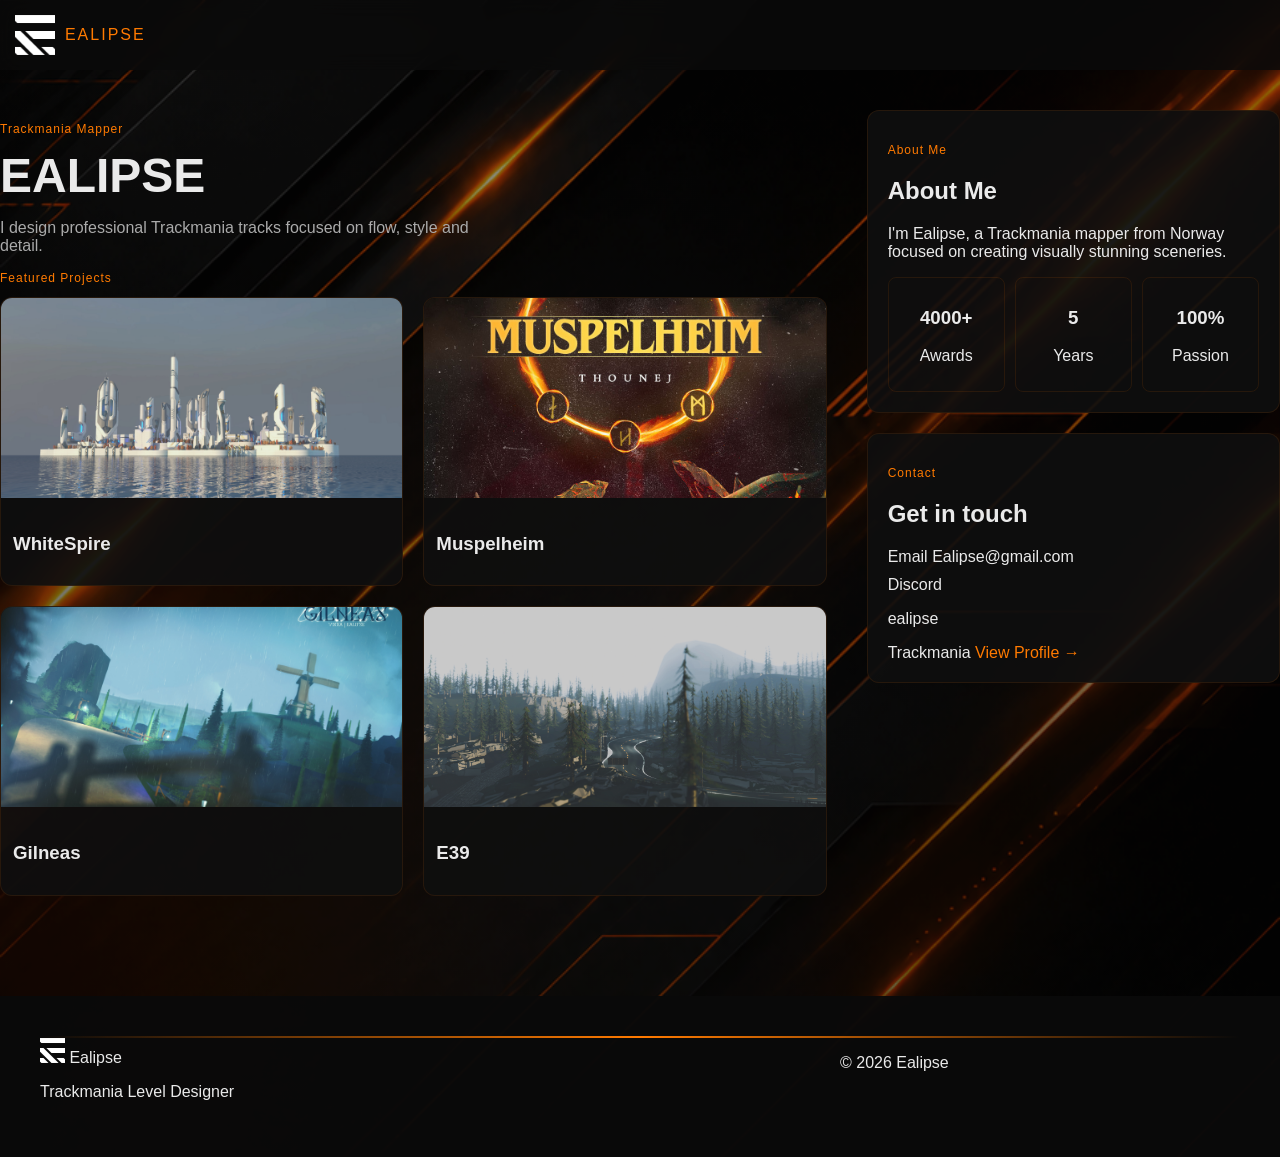
==== index.html @ b2282cc1 "Add files via upload" ====
<!DOCTYPE html>
<html lang="no">
<head>
<meta charset="UTF-8">
<meta name="viewport" content="width=device-width, initial-scale=1.0">
<title>Ealipse</title>
<link rel="stylesheet" href="style.css">
</head>

<body>

<!-- NAVBAR -->
<nav class="navbar">
  <div class="nav-container">
    <div class="logo-wrap">
      <img src="images/White.png" class="logo">
      <span class="nav-text">EALIPSE</span>
    </div>
  </div>
</nav>

<div class="bg-image">
  <img src="images/Background1.png">
</div>


<!-- MAIN LAYOUT -->
<div class="layout">

  <!-- LEFT -->
  <main class="main">

    <!-- HERO -->
    <section class="hero">
      <p class="label">Trackmania Mapper</p>
      <h1>EALIPSE</h1>
      <p class="hero-desc">
        I design professional Trackmania tracks focused on flow, style and detail.
      </p>

    </section>

    <!-- MAPS -->
    <section class="section">
      <p class="label">Featured Projects</p>

      <div class="grid"></div>
    </section>

  </main>

  <!-- RIGHT -->
  <aside class="sidebar">

    <!-- ABOUT -->
    <div class="panel">
      <p class="label">About Me</p>
      <h2>About Me</h2>

      <p>
        I'm Ealipse, a Trackmania mapper from Norway focused on creating visually stunning sceneries.
      </p>

      <div class="stats">
        <div class="stat"><h3>4000+</h3><p>Awards</p></div>
        <div class="stat"><h3>5</h3><p>Years</p></div>
        <div class="stat"><h3>100%</h3><p>Passion</p></div>
      </div>
    </div>

    <!-- CONTACT -->
    <div class="panel">
      <p class="label">Contact</p>
      <h2>Get in touch</h2>

      <div class="contact-item">
        <span>Email</span>
        <a href="mailto:Ealipse@gmail.com">Ealipse@gmail.com</a>
      </div>

      <div class="contact-item">
        <span>Discord</span>    <p>ealipse</p>
      </div>

      <div class="contact-item">
        <span>Trackmania</span>
        <a href="https://trackmania.exchange/usershow/41068" class="link">View Profile →</a>
      </div>
    </div>

  </aside>

</div>

<!-- FOOTER -->
<footer class="footer">
  <div class="footer-glow"></div>

  <div class="footer-container">

    <div class="footer-left">
      <div class="footer-brand">
        <img src="images/White.png" class="footer-logo">
        <span>Ealipse</span>
      </div>
      <p>Trackmania Level Designer</p>
    </div>

    <div class="footer-center">

    </div>

    <div class="footer-right">
      <p>© 2026 Ealipse</p>
    </div>

  </div>
</footer>

<script src="maps.js"></script>
<script src="script.js"></script>

</body>
</html>
---- style.css ----
:root {
  --accent: #ff7a00;
  --bg: #0a0a0a;
  --text: #eaeaea;
}

/* GLOBAL */
body {
  margin: 0;
  font-family: 'Inter', sans-serif;
  color: var(--text);
  background: #0a0a0a;
}

/* REMOVE DEFAULT LINKS */
a {
  text-decoration: none;
  color: inherit;
}

/* Background */

.bg-image {
  position: absolute;
  top: 0;
  left: 0;
  width: 100%;
  z-index: -2;
}

.bg-image img {
  width: 100%;
  height: auto; /* viktig */
  display: block;
}

.bg-image::after {
  content: "";
  position: absolute;
  inset: 0;

  background: linear-gradient(
    rgba(0,0,0,0.3),
    rgba(0,0,0,0.85)
  );
}

body {
  position: relative;
}

.bg-image {
  opacity: 0.8;
}

html, body {
  margin: 0;
  padding: 0;
  height: auto;
  overflow-x: hidden;
}

body {
  display: flex;
  flex-direction: column;
}

.layout {
  flex: 1;
}

.bg-image {
  position: fixed; /* ikke absolute */
  top: 0;
  left: 0;
  width: 100%;
  z-index: -2;
}

.bg-image img {
  width: 100%;
  height: auto;
}


/* NAVBAR */
.navbar {
  padding: 15px;
  background: rgba(10,10,10,0.8);
  backdrop-filter: blur(10px);
}

.logo-wrap {
  display: flex;
  align-items: center;
  gap: 10px;
}

.logo {
  height: 40px;
}

.nav-text {
  font-family: 'Ethnocentric', sans-serif;
  letter-spacing: 2px;
  color: var(--accent);
}

/* LAYOUT */
.layout {
  display: grid;
  grid-template-columns: 2fr 1fr;
  gap: 40px;
  max-width: 1400px;
  margin: 40px auto;
}

/* HERO */
.hero h1 {
  font-size: 48px;
  margin: 10px 0;
  font-family: 'Ethnocentric', sans-serif;
}

.label {
  color: var(--accent);
  font-size: 12px;
  letter-spacing: 1px;
}

.hero-desc {
  max-width: 500px;
  color: #aaa;
}

/* BUTTON */
.btn {
  display: inline-block;
  margin-top: 15px;
  padding: 10px 20px;
  border: 1px solid var(--accent);
  color: var(--accent);

  box-shadow: 0 0 10px rgba(255,122,0,0.3);
  transition: 0.3s;
}

.btn:hover {
  background: rgba(255,122,0,0.15);
  box-shadow: 0 0 20px rgba(255,122,0,0.5);
}

.card-footer {
  display: flex;
  justify-content: space-between;
  align-items: center;

  padding: 10px 14px; /* lavere */
  gap: 10px;

  border-top: 1px solid rgba(255,122,0,0.08);

  background: linear-gradient(
    to top,
    rgba(10,10,10,0.9),
    rgba(10,10,10,0.6)
  );
}

.card-footer .btn {
  padding: 6px 12px;
  font-size: 12px;

  border-radius: 4px;
  letter-spacing: 0.5px;

  border: 1px solid rgba(255,122,0,0.4);

  transition: 0.25s;
}

.card-footer .btn:hover {
  background: rgba(255,122,0,0.12);

  box-shadow:
    0 0 10px rgba(255,122,0,0.4),
    0 0 20px rgba(255,122,0,0.2);
}

.card-footer:has(a:only-child) {
  justify-content: center;
}

.card-footer {
  position: relative;
}

.card-footer::before {
  content: "";
  position: absolute;
  top: 0;
  left: 20%;
  width: 60%;
  height: 1px;

  background: linear-gradient(
    90deg,
    transparent,
    rgba(255,122,0,0.6),
    transparent
  );
}


/* GRID */
.grid {
  display: grid;
  grid-template-columns: repeat(2, 1fr);
  gap: 20px;
}

/* CARD */
.card {
  background: rgba(15,15,15,0.9);
  border-radius: 12px;
  overflow: hidden;
  transition: 0.3s;
  border: 1px solid rgba(255,122,0,0.1);
}

.card:hover {
  transform: translateY(-5px);
  box-shadow: 0 0 20px rgba(255,122,0,0.3);
}

.card img {
  width: 100%;
  height: 200px;
  object-fit: cover;
}

.card-info {
  padding: 12px;
}

/* SIDEBAR */
.sidebar {
  display: flex;
  flex-direction: column;
  gap: 20px;
}

.panel {
  background: rgba(15,15,15,0.9);
  padding: 20px;
  border-radius: 12px;
  border: 1px solid rgba(255,122,0,0.1);
}

/* STATS */
.stats {
  display: flex;
  gap: 10px;
  margin-top: 15px;
}

.stat {
  flex: 1;
  text-align: center;
  border: 1px solid rgba(255,122,0,0.1);
  padding: 10px;
  border-radius: 8px;
}

/* CONTACT */
.contact-item {
  margin-top: 10px;
}

.link {
  color: var(--accent);
}

/* FOOTER */
.footer {
  margin-top: 60px;
  padding: 40px;
  background: rgba(10,10,10,0.95);
}

.footer-glow {
  height: 2px;
  background: linear-gradient(90deg, transparent, var(--accent), transparent);
}

.footer-container {
  display: grid;
  grid-template-columns: 1fr 1fr 1fr;
}

.footer-logo {
  height: 25px;
}

/* RESPONSIVE */
@media (max-width: 900px) {
  .layout {
    grid-template-columns: 1fr;
  }
}

/* OVERLAY */
body::after {
  content: "";
  position: fixed;
  inset: 0;
  background: rgba(0,0,0,0.6);
  opacity: 0;
  pointer-events: none;
  transition: 0.3s;
}

body.modal-active::after {
  opacity: 1;
  pointer-events: all;
}

/* EXPANDED CARD */
.card.active {
  position: fixed;
  top: 50%;
  left: 50%;
  transform: translate(-50%, -50%) scale(1.5);

  width: 600px;
  max-width: 90%;

  z-index: 1000;

  box-shadow:
    0 0 40px rgba(0,0,0,0.8),
    0 0 30px rgba(255,122,0,0.4);
}

.card.active .card-info {
  text-align: center;
}

.card.active .card-info h3 {
  font-size: 22px;
  letter-spacing: 1px;
}

.card-info {
  transition: 0.3s ease;
}

.card.active .card-info {
  margin-top: 10px;
}

/* FOOTER BUTTONS */
.card-footer {
  display: none;
  padding: 15px;
  justify-content: space-between;
}

.card.active .card-footer {
  display: flex;
}

/* DIM OTHER CARDS */
.card.active ~ .card {
  opacity: 0.2;
}
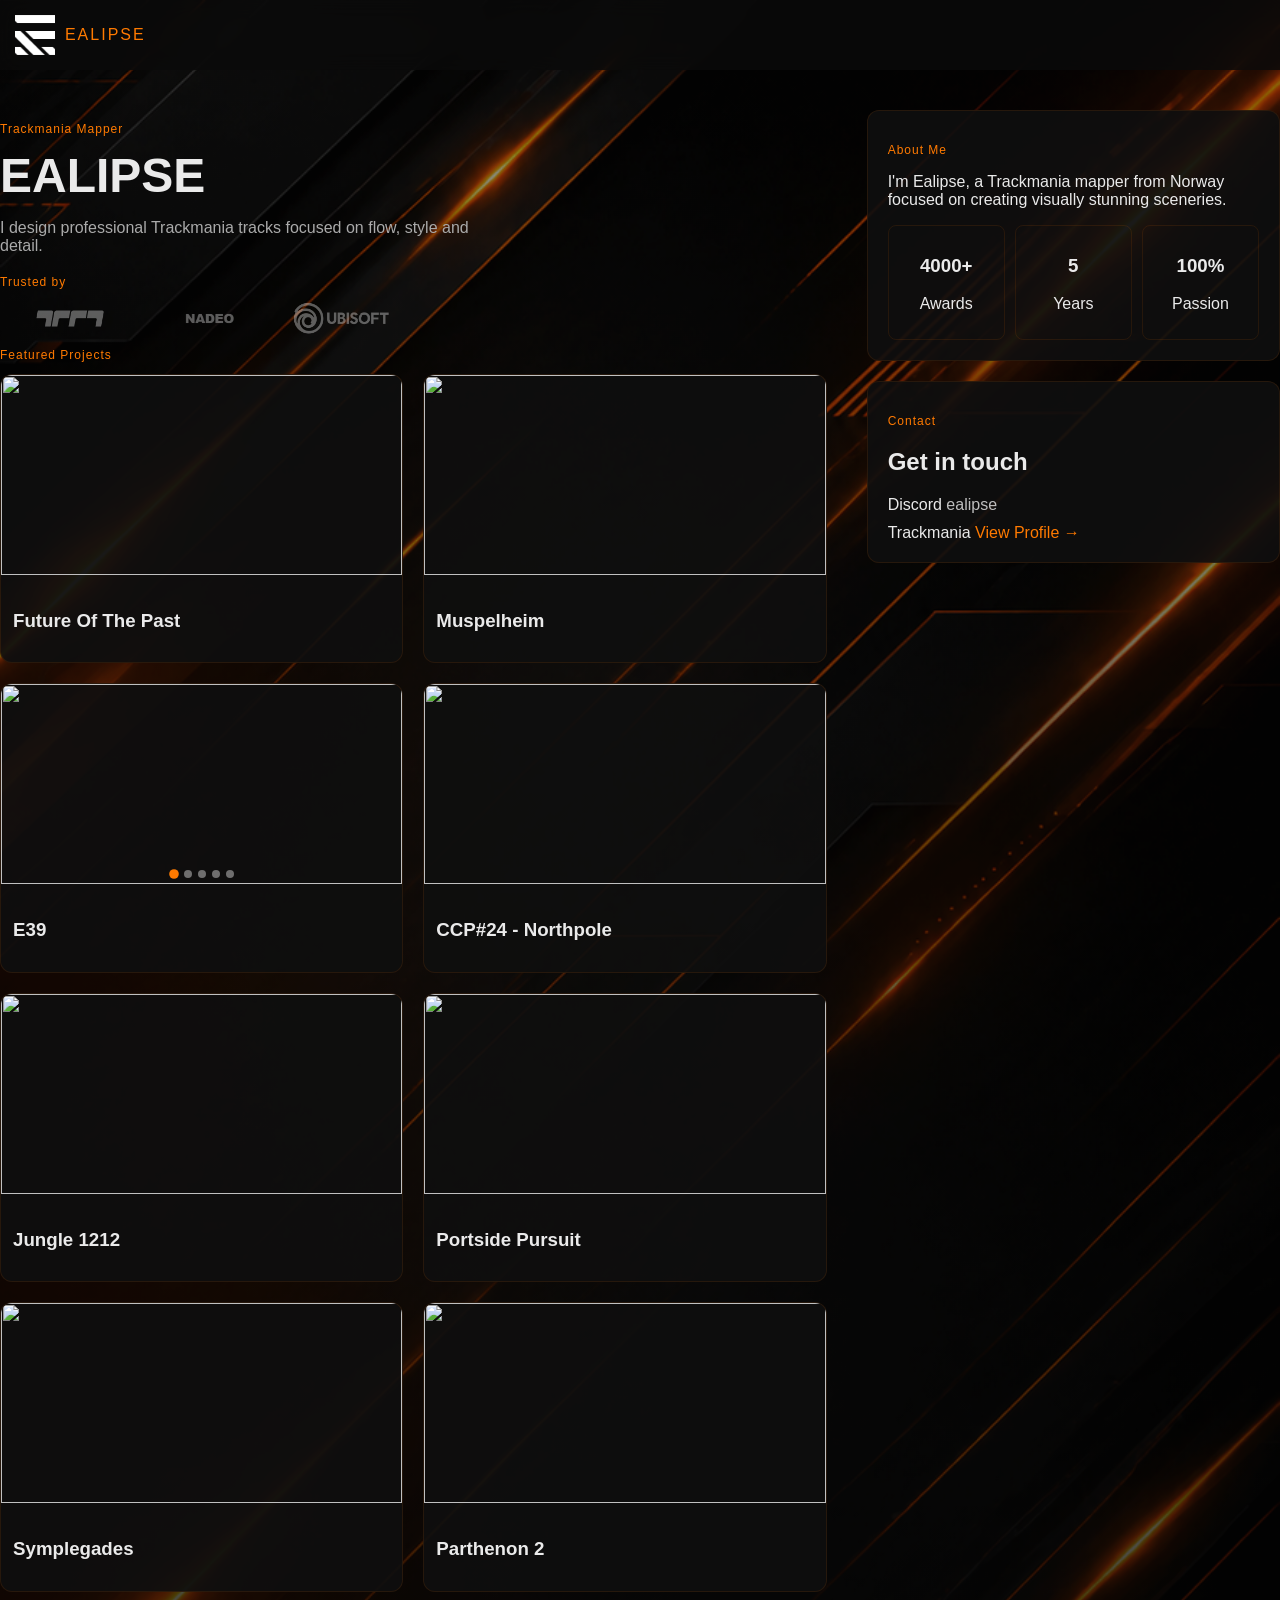
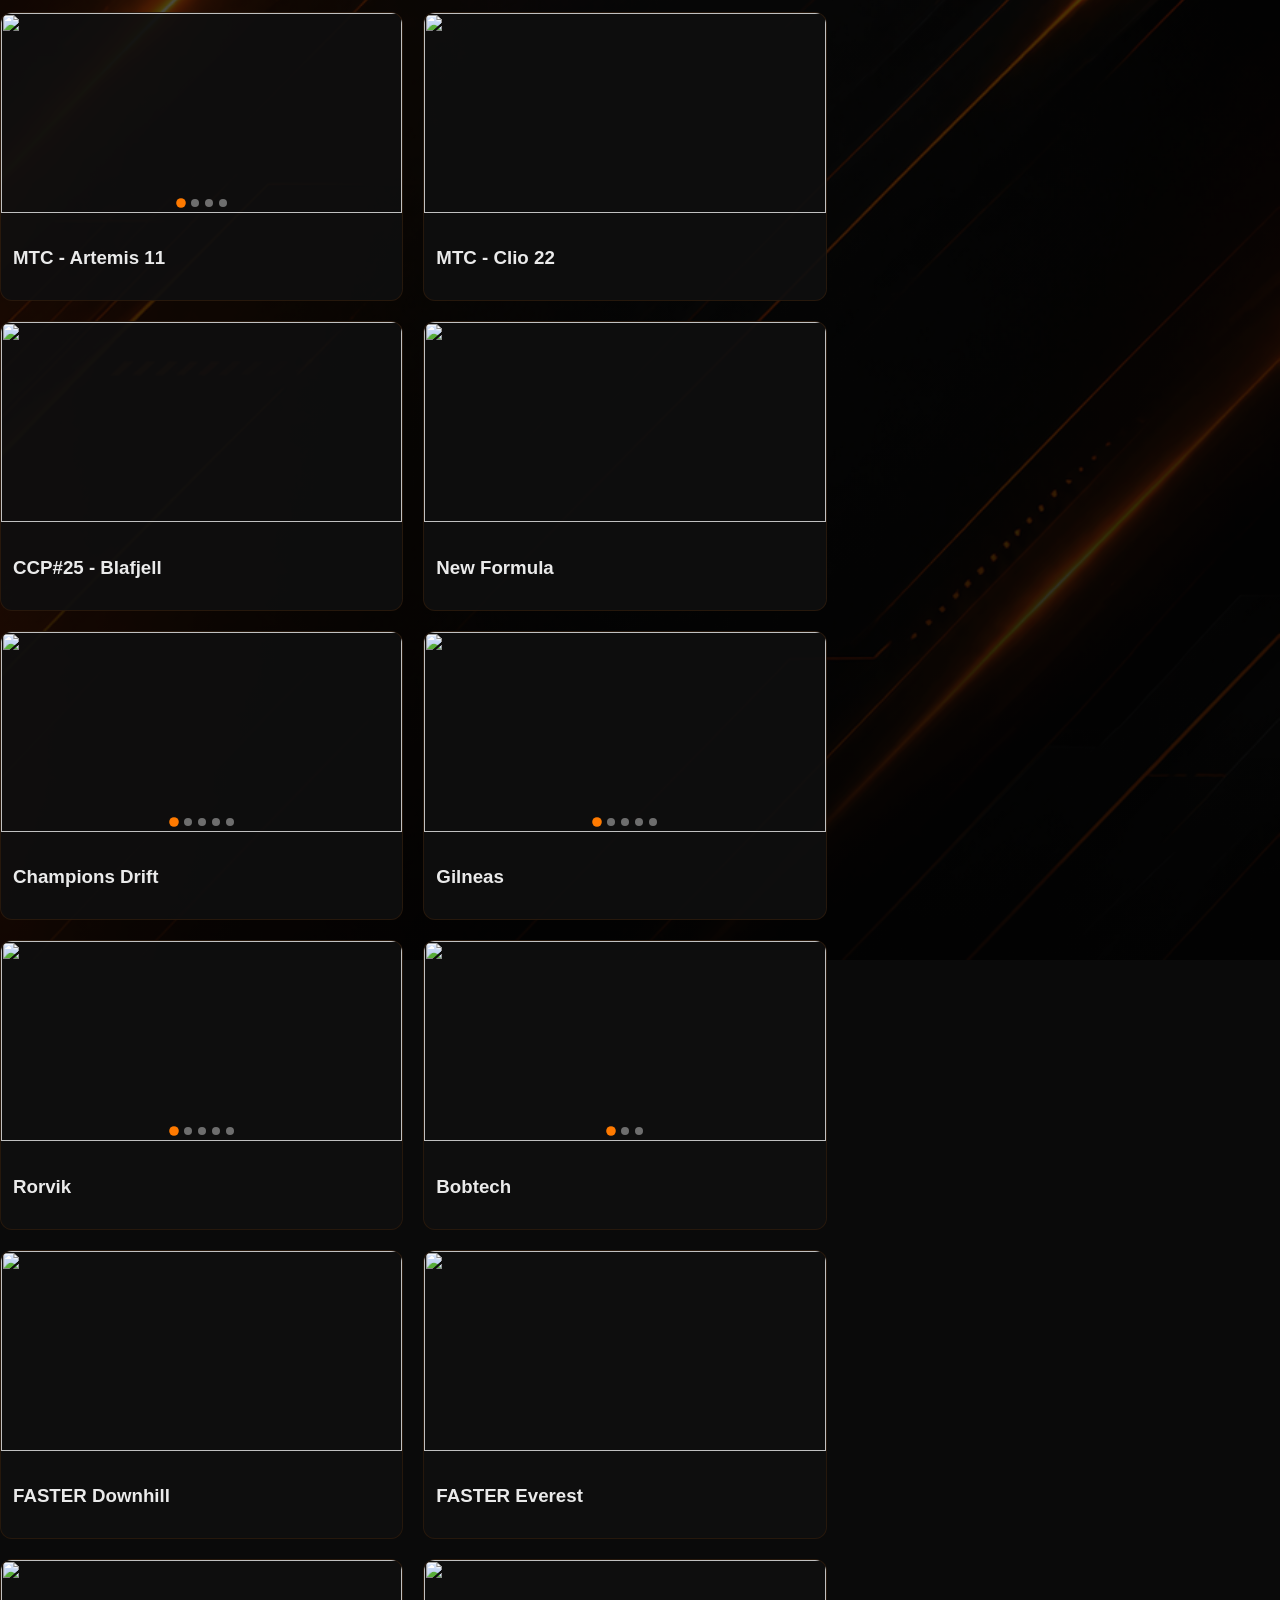
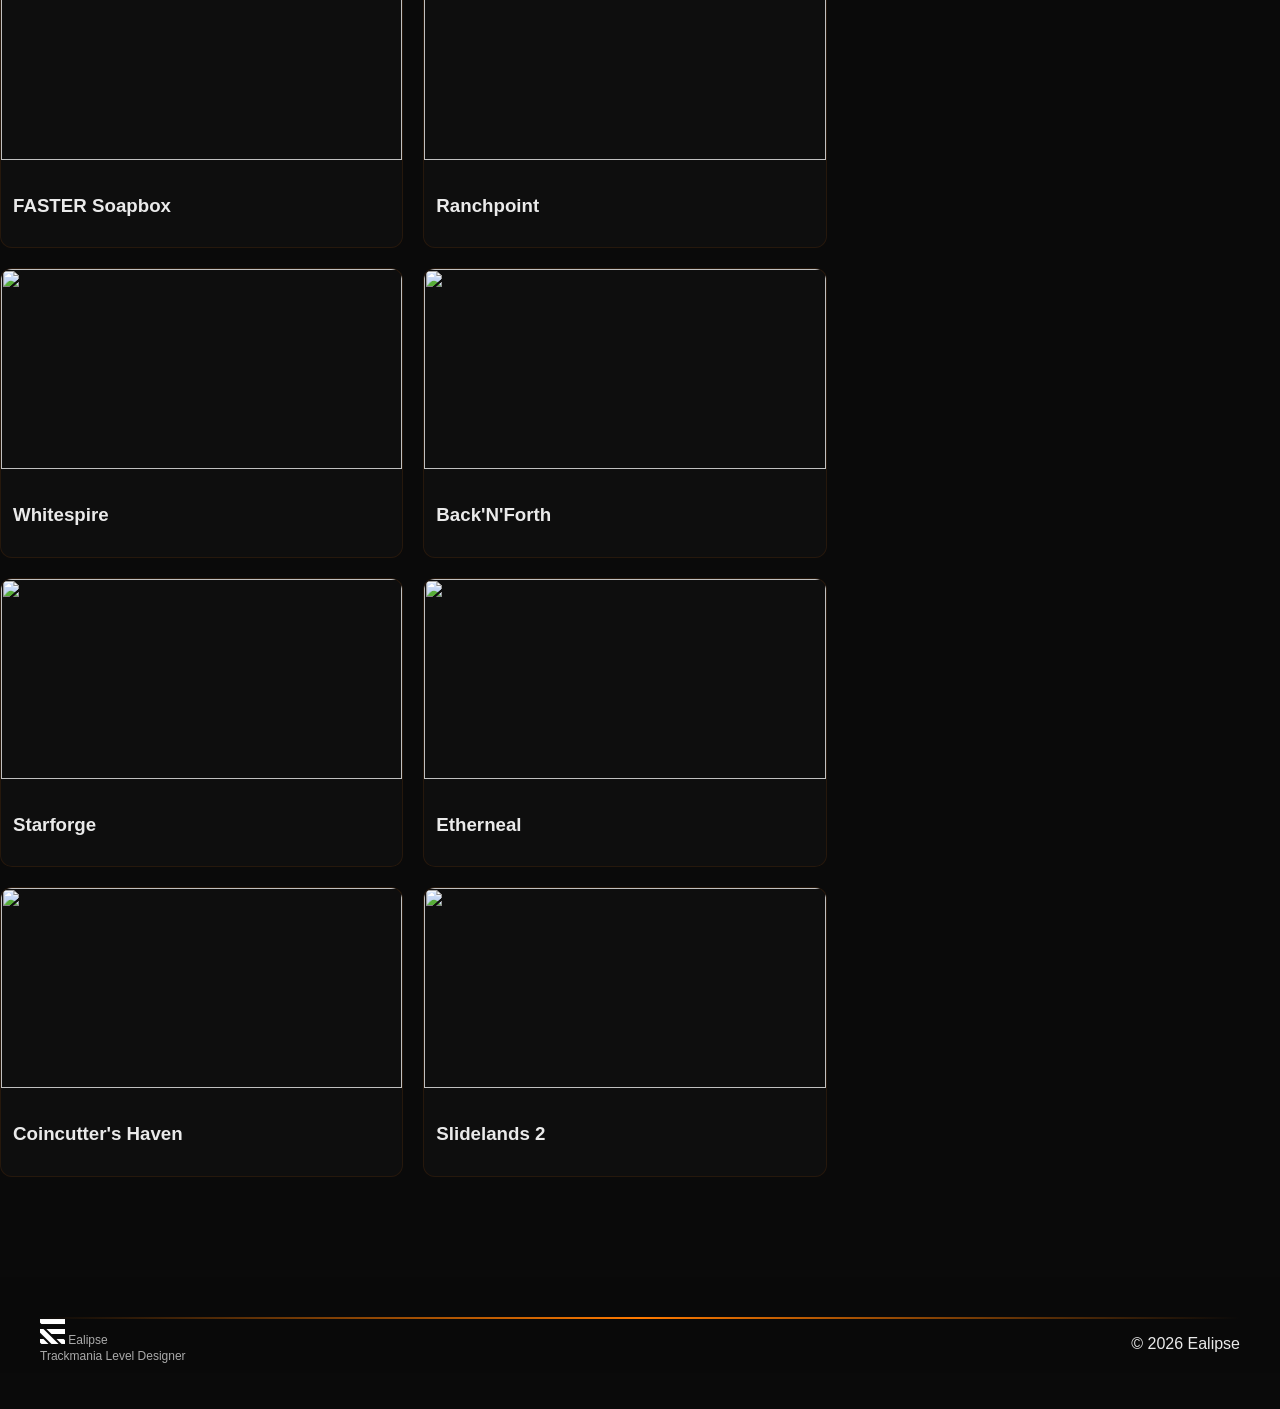
==== commit 13eed992: "update 0.0.1" ====
--- a/index.html
+++ b/index.html
@@ -39,6 +39,18 @@
       </p>
 
     </section>
+    
+      <!-- TRUSTED BY -->
+    <section class="trusted container fade-section">
+      <p class="label">Trusted by</p>
+
+      <div class="trusted-logos">
+        <img src="images/logos/TMlogo.png">
+        <img src="images/logos/Nadeologo.png">
+        <img src="images/logos/Ubisoftlogo.png">
+     </div>
+    </section>
+
 
     <!-- MAPS -->
     <section class="section">
@@ -55,7 +67,6 @@
     <!-- ABOUT -->
     <div class="panel">
       <p class="label">About Me</p>
-      <h2>About Me</h2>
 
       <p>
         I'm Ealipse, a Trackmania mapper from Norway focused on creating visually stunning sceneries.
@@ -74,17 +85,23 @@
       <h2>Get in touch</h2>
 
       <div class="contact-item">
-        <span>Email</span>
-        <a href="mailto:Ealipse@gmail.com">Ealipse@gmail.com</a>
+        <span>Discord</span>
+        <span class="copy-text" onclick="copyDiscord(this)">
+           ealipse
+         <span class="copy-icon">📋</span>
+        </span>
       </div>
 
       <div class="contact-item">
-        <span>Discord</span>    <p>ealipse</p>
-      </div>
+         <span>Trackmania</span>
 
-      <div class="contact-item">
-        <span>Trackmania</span>
-        <a href="https://trackmania.exchange/usershow/41068" class="link">View Profile →</a>
+        <a href="https://trackmania.exchange/usershow/41068" 
+          class="link copy-link" 
+          onclick="copyLink(event, this)">
+     
+          View Profile →
+          <span class="copy-icon">📋</span>
+        </a>
       </div>
     </div>
 
--- a/style.css
+++ b/style.css
@@ -133,6 +133,80 @@
   color: #aaa;
 }
 
+
+
+/* TRUSTED BY */
+.trusted {
+  margin-top: 20px;
+}
+
+.trusted-logos {
+  display: flex;
+  gap: 32px;
+}
+
+.trusted-logos img {
+  height: 35px;
+  width: auto;
+}
+
+.trusted-logos {
+  opacity: 0.35;
+}
+
+.trusted-logos img {
+  filter: grayscale(100%);
+}
+
+.trusted-logos img:hover {
+  filter: grayscale(0%);
+  opacity: 1;
+}
+
+.trusted-logos {
+  display: flex;
+  align-items: center;
+  gap: 28px;
+}
+
+
+/* Dots + Positions*/
+.card-image {
+  position: relative;
+}
+
+.card-image img {
+  width: 100%;
+  height: 200px;
+  object-fit: cover;
+}
+
+/* DOTS */
+.dots {
+  position: absolute;
+  bottom: 10px;
+  left: 50%;
+  transform: translateX(-50%);
+  display: flex;
+  gap: 6px;
+}
+
+.dot {
+  width: 8px;
+  height: 8px;
+  border-radius: 50%;
+  background: rgba(255,255,255,0.4);
+  cursor: pointer;
+  transition: 0.2s;
+}
+
+.dot.active {
+  background: var(--accent);
+  transform: scale(1.2);
+}
+
+
+
 /* BUTTON */
 .btn {
   display: inline-block;
@@ -280,6 +354,99 @@
 .link {
   color: var(--accent);
 }
+/* CONTACT - Discord Copy */
+.copy-item {
+  cursor: pointer;
+  transition: 0.2s;
+}
+
+.copy-item:hover {
+  color: var(--accent);
+}
+
+.copy-text {
+  opacity: 0.8;
+}
+
+/* gjør kun navnet interaktivt */
+.copy-text {
+  position: relative;
+  cursor: pointer;
+  display: inline-flex;
+  align-items: center;
+  gap: 6px;
+  transition: 0.2s;
+}
+
+/* hover effekt */
+.copy-text:hover {
+  color: var(--accent);
+}
+
+/* ikon (skjult som default) */
+.copy-icon {
+  font-size: 12px;
+  opacity: 0;
+  transform: translateY(2px);
+  transition: 0.2s;
+}
+
+/* vis ikon på hover */
+.copy-text:hover .copy-icon {
+  opacity: 1;
+  transform: translateY(0);
+}
+
+/* COPIED state */
+.copy-text.copied {
+  color: var(--accent);
+}
+
+/* glow animasjon */
+.copy-text.copied {
+  text-shadow:
+    0 0 6px rgba(255,122,0,0.8),
+    0 0 12px rgba(255,122,0,0.4);
+}
+
+
+/* TMX Link Copy */
+
+.copy-link {
+  position: relative;
+  display: inline-flex;
+  align-items: center;
+  gap: 6px;
+  transition: 0.2s;
+}
+
+/* hover */
+.copy-link:hover {
+  color: var(--accent);
+}
+
+/* ikon */
+.copy-link .copy-icon {
+  font-size: 12px;
+  opacity: 0;
+  transform: translateY(2px);
+  transition: 0.2s;
+}
+
+/* vis ikon på hover */
+.copy-link:hover .copy-icon {
+  opacity: 1;
+  transform: translateY(0);
+}
+
+/* copied state */
+.copy-link.copied {
+  color: var(--accent);
+  text-shadow:
+    0 0 6px rgba(255,122,0,0.8),
+    0 0 12px rgba(255,122,0,0.4);
+}
+
 
 /* FOOTER */
 .footer {
@@ -363,12 +530,52 @@
 .card-footer {
   display: none;
   padding: 15px;
-  justify-content: space-between;
+  gap: 20px;
 }
 
 .card.active .card-footer {
   display: flex;
 }
+
+/* VENSTRE (info) */
+.footer-left {
+  flex: 2;
+  font-size: 12px;
+  color: #aaa;
+}
+
+.footer-left p {
+  margin: 2px 0;
+}
+
+/* HØYRE (knapper) */
+.footer-right {
+  flex: 1;
+  display: flex;
+  flex-direction: column;
+  align-items: flex-end;
+  gap: 10px;
+}
+
+.footer-right .btn {
+  width: 100%;
+  text-align: center;
+}
+
+.footer-left {
+  max-height: 100px;
+  overflow: hidden;
+}
+
+.card.active .dot {
+  width: 6px;
+  height: 6px;
+}
+
+.card-image img {
+  transition: opacity 0.2s ease;
+}
+
 
 /* DIM OTHER CARDS */
 .card.active ~ .card {
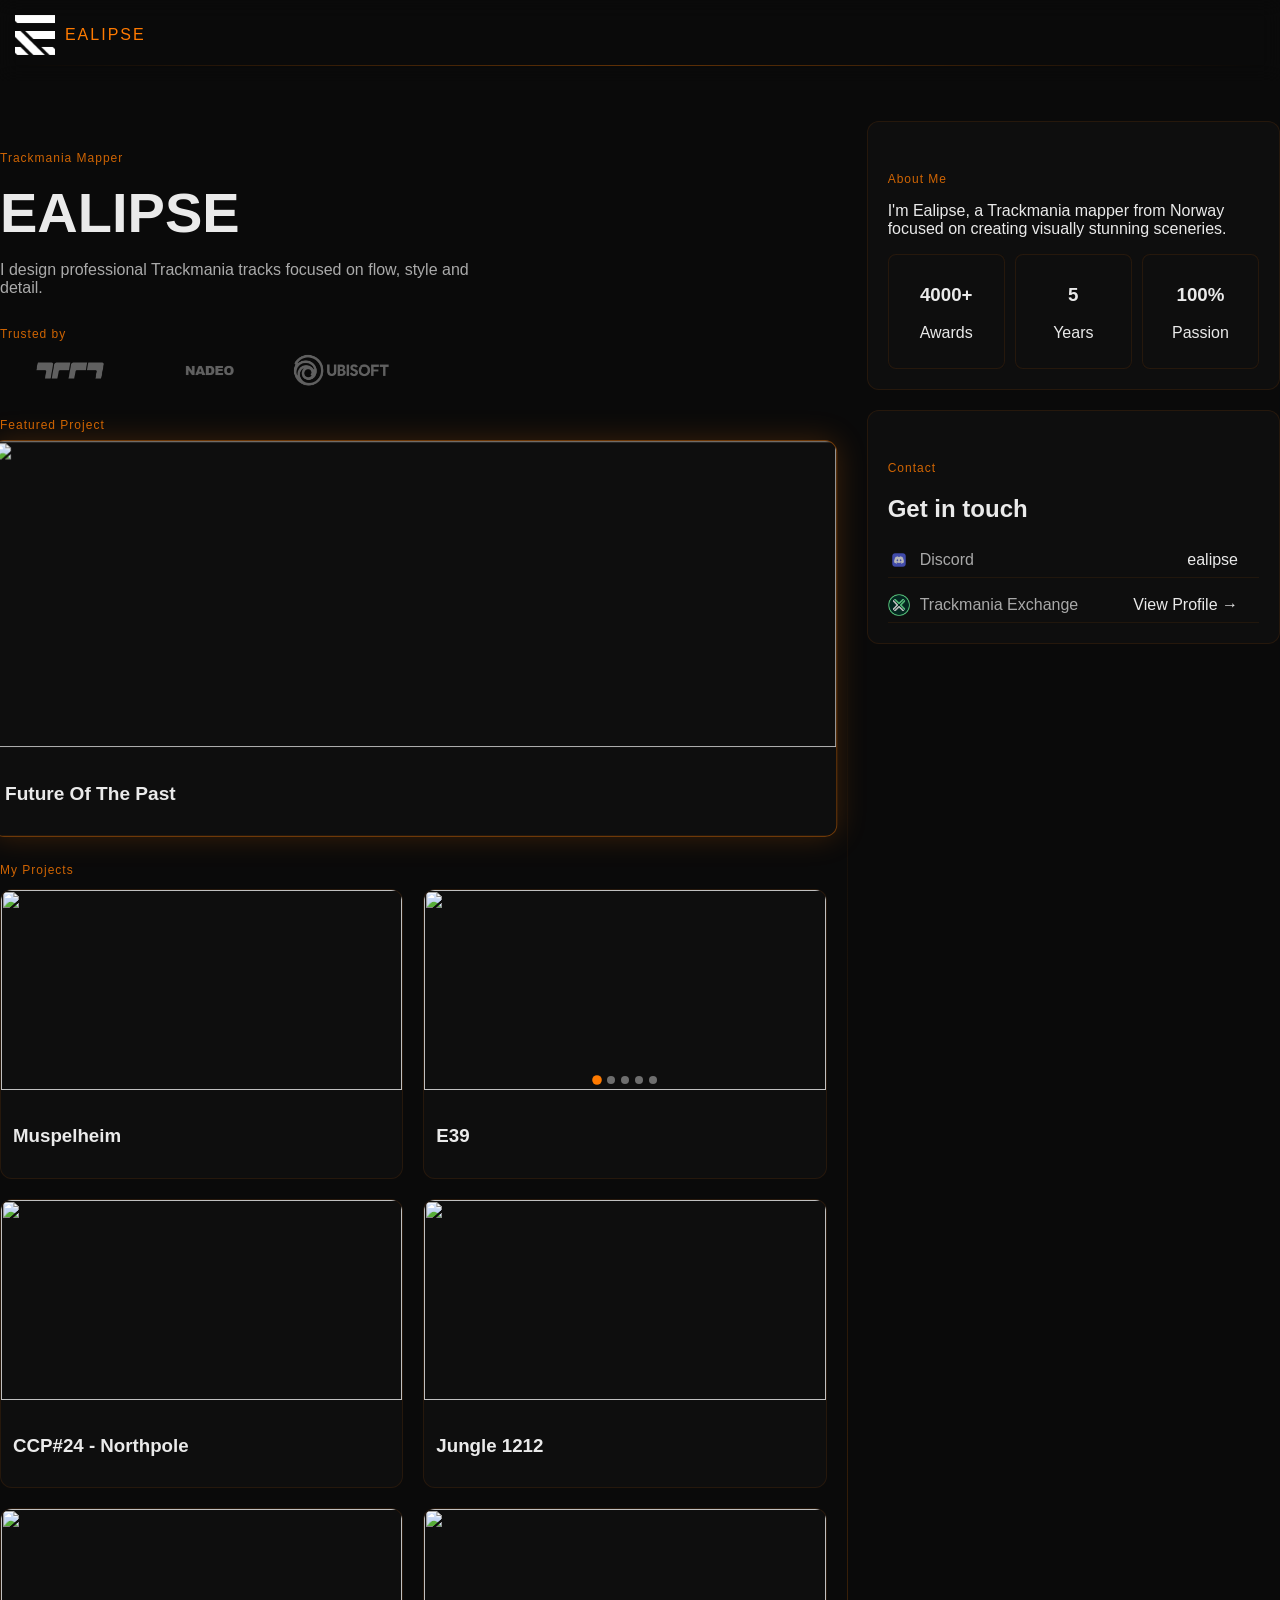
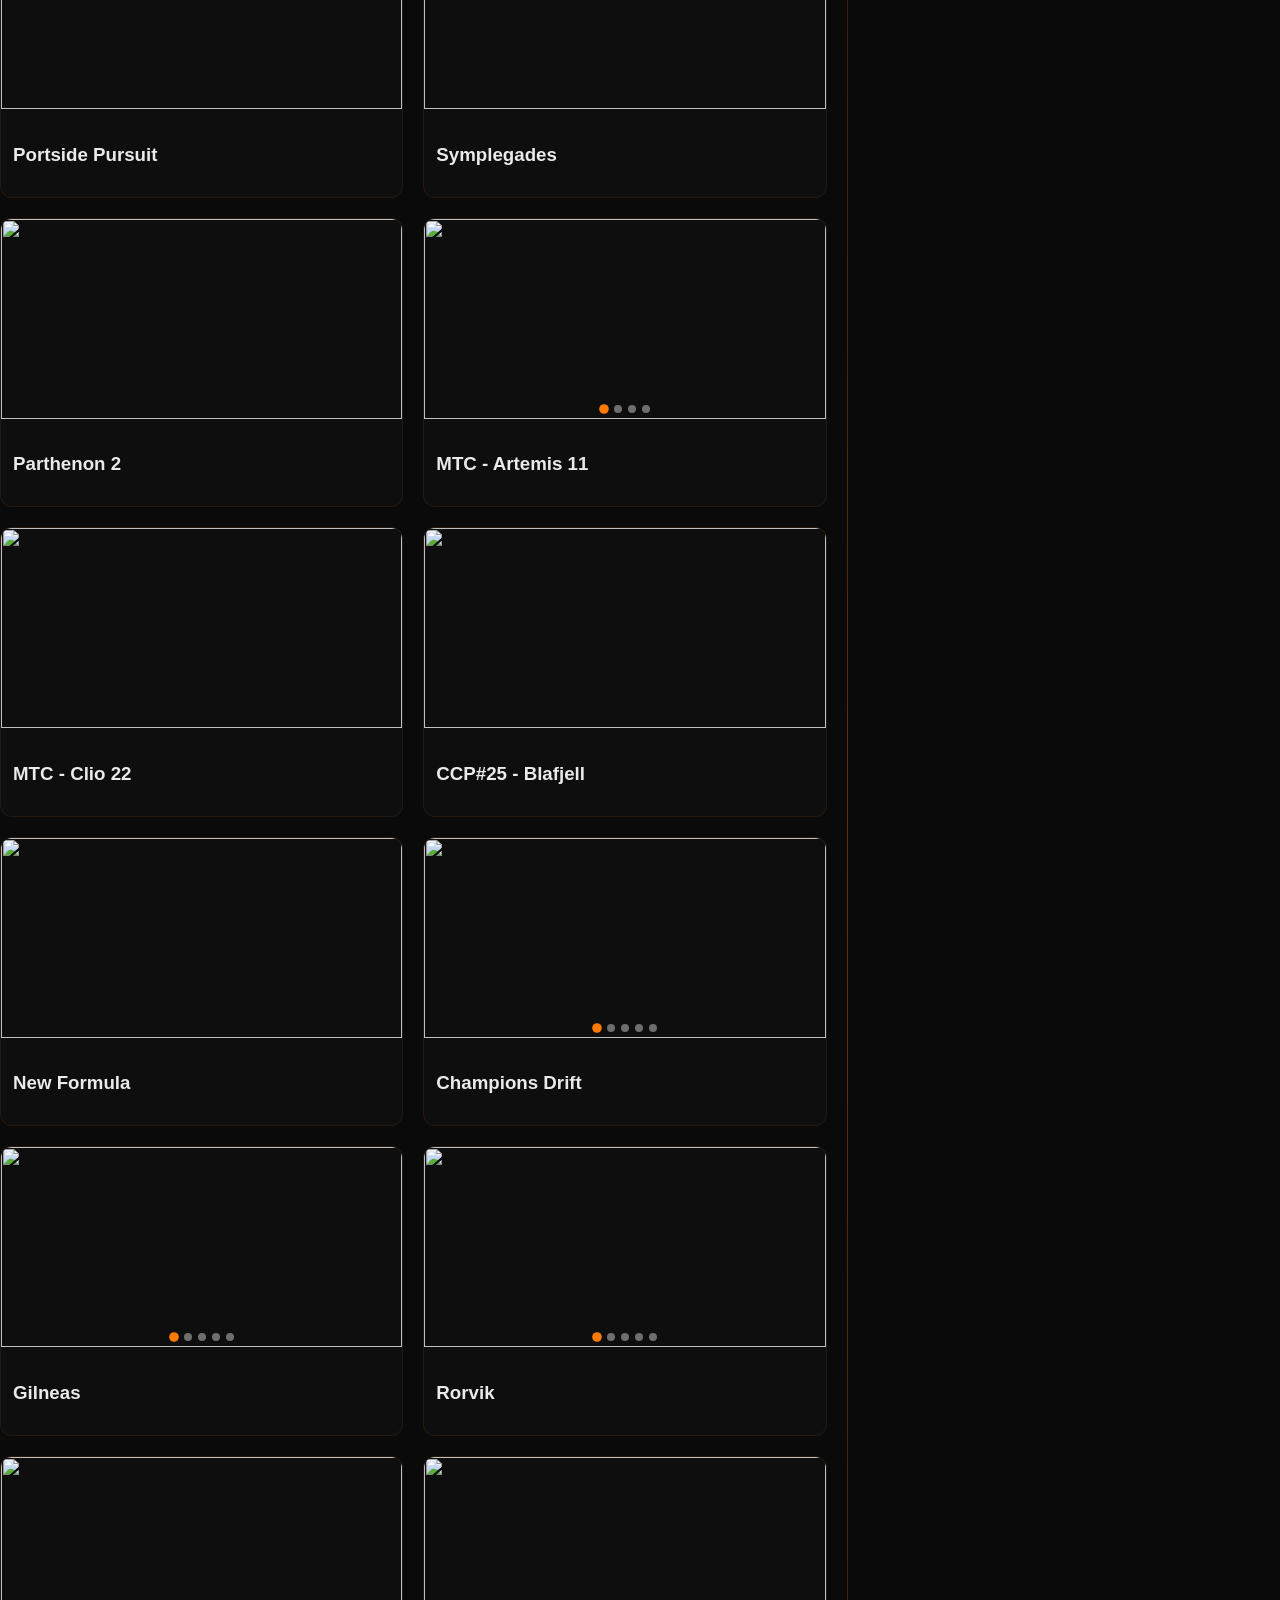
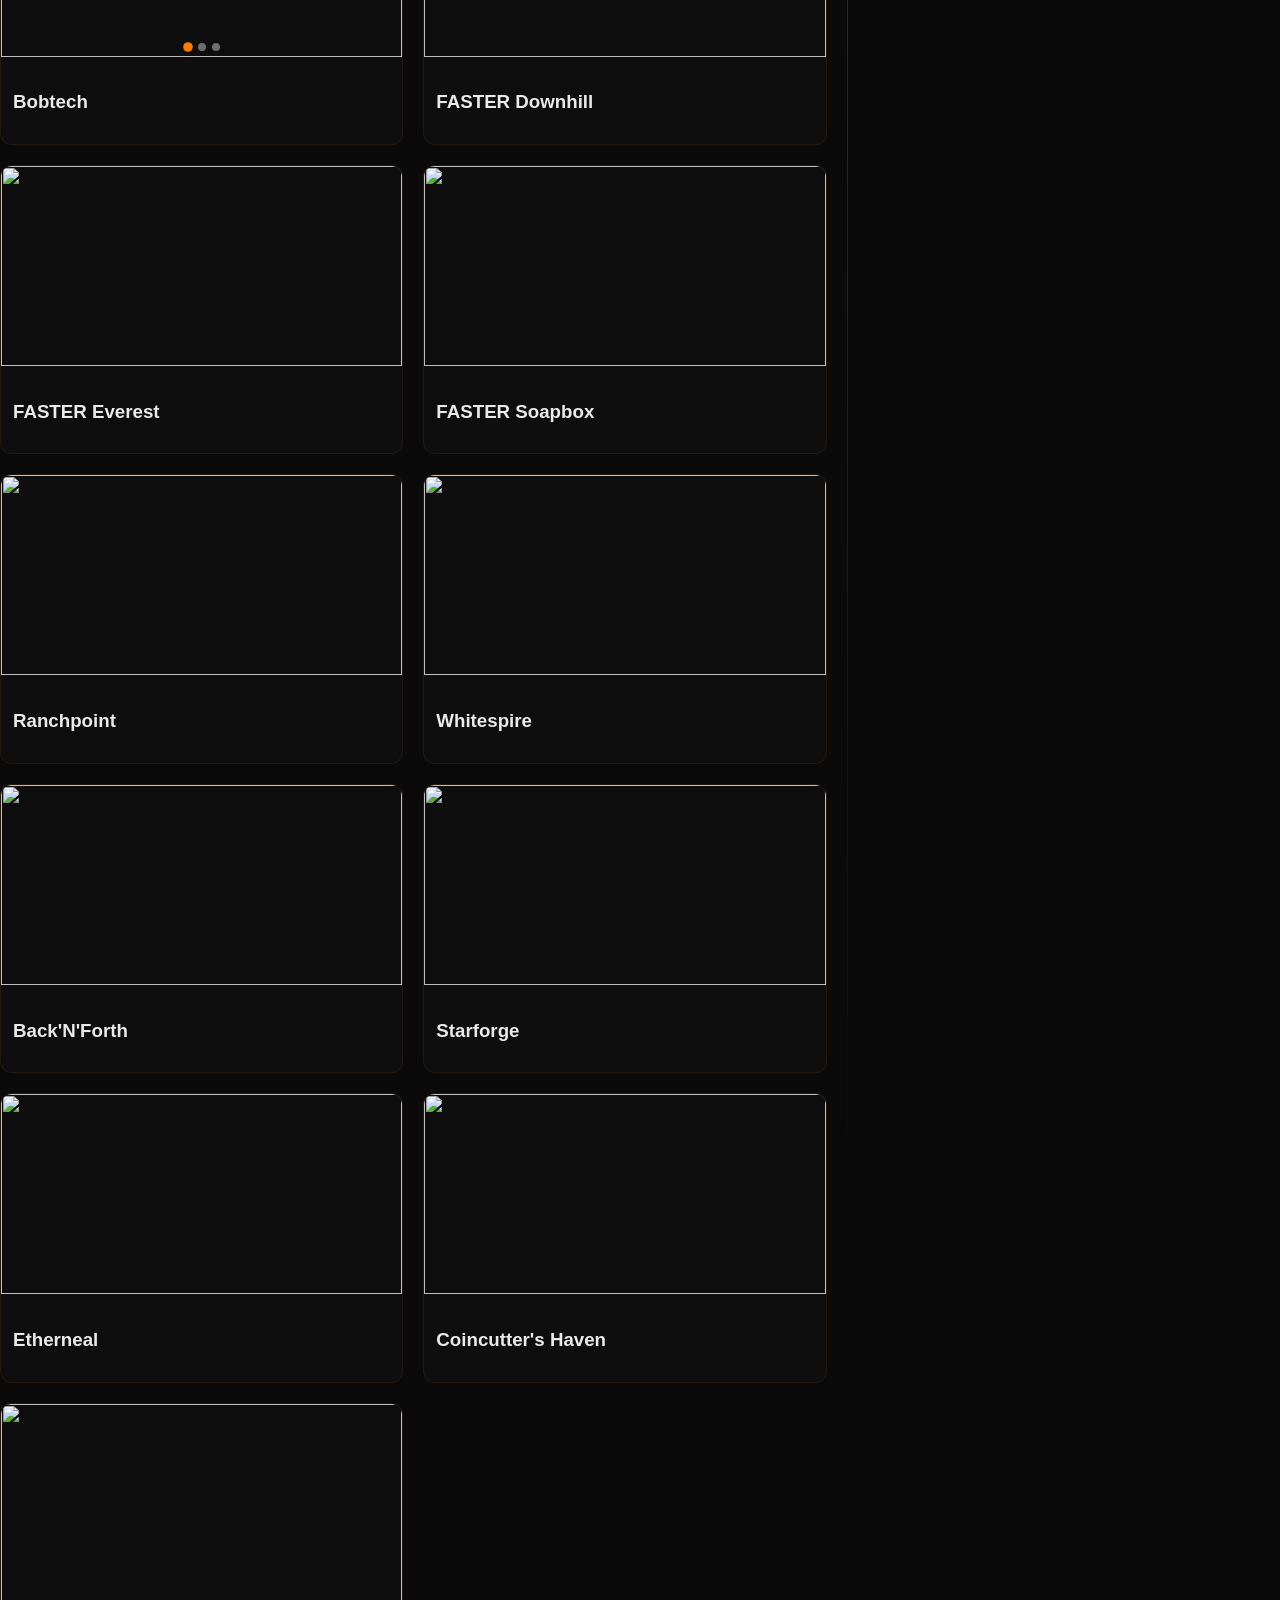
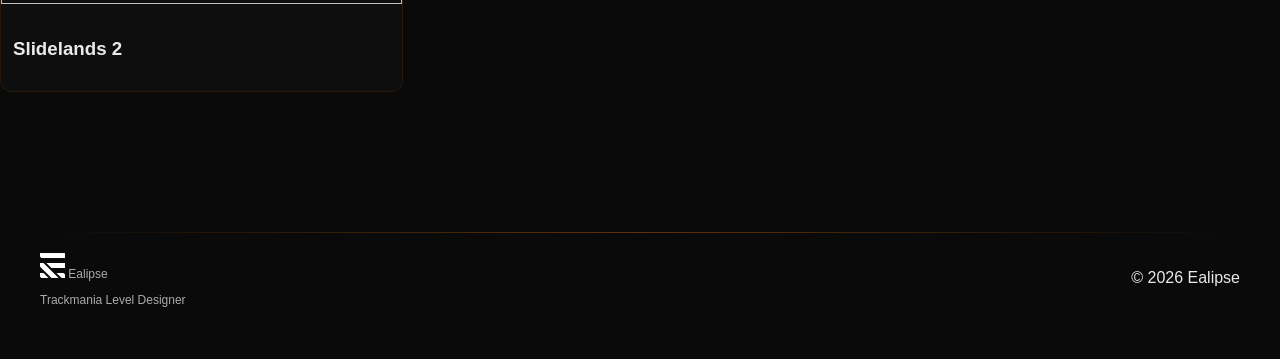
==== commit fc2a9aef: "Update 0.0.2" ====
--- a/index.html
+++ b/index.html
@@ -51,13 +51,18 @@
      </div>
     </section>
 
+    <!-- FEATURED PROJECT -->
+    <section class="section">
+      <p class="label">Featured Project</p>
+      <div class="featured"></div>
+    </section>
 
-    <!-- MAPS -->
+    <!-- MY PROJECTS -->
     <section class="section">
-      <p class="label">Featured Projects</p>
+      <p class="label">My Projects</p>
+     <div class="grid"></div>
+    </section>
 
-      <div class="grid"></div>
-    </section>
 
   </main>
 
@@ -85,25 +90,32 @@
       <h2>Get in touch</h2>
 
       <div class="contact-item">
-        <span>Discord</span>
+        <div class="contact-left">
+          <img src="images/icons/discord.png" class="contact-icon">
+          <span>Discord</span>
+       </div>
+
         <span class="copy-text" onclick="copyDiscord(this)">
-           ealipse
+          ealipse
          <span class="copy-icon">📋</span>
         </span>
       </div>
 
       <div class="contact-item">
-         <span>Trackmania</span>
+       <div class="contact-left">
+         <img src="images/icons/tmx.png" class="contact-icon">
+         <span>Trackmania Exchange</span>
+        </div>
 
-        <a href="https://trackmania.exchange/usershow/41068" 
-          class="link copy-link" 
-          onclick="copyLink(event, this)">
-     
-          View Profile →
-          <span class="copy-icon">📋</span>
-        </a>
+       <a href="https://trackmania.exchange/usershow/41068"
+          class="link copy-link"
+           onclick="copyLink(event, this)">
+         View Profile →
+         <span class="copy-icon">📋</span>
+       </a>
       </div>
     </div>
+    
 
   </aside>
 
--- a/style.css
+++ b/style.css
@@ -1,89 +1,70 @@
+/* =========================
+   VARIABLES
+========================= */
+
 :root {
   --accent: #ff7a00;
   --bg: #0a0a0a;
   --text: #eaeaea;
 }
 
-/* GLOBAL */
-body {
+
+/* =========================
+   GLOBAL
+========================= */
+
+html, body {
   margin: 0;
+  padding: 0;
+  overflow-x: hidden;
   font-family: 'Inter', sans-serif;
   color: var(--text);
-  background: #0a0a0a;
-}
-
-/* REMOVE DEFAULT LINKS */
+  background: var(--bg);
+}
+
+body {
+  display: flex;
+  flex-direction: column;
+  position: relative;
+}
+
 a {
   text-decoration: none;
   color: inherit;
 }
 
-/* Background */
+
+/* =========================
+   BACKGROUND
+========================= */
 
 .bg-image {
-  position: absolute;
-  top: 0;
-  left: 0;
-  width: 100%;
+  position: fixed;
+  inset: 0;
   z-index: -2;
+  overflow: hidden;
 }
 
 .bg-image img {
   width: 100%;
-  height: auto; /* viktig */
-  display: block;
+  height: 100%;
+  object-fit: cover; /* 🔥 viktig */
 }
 
 .bg-image::after {
   content: "";
   position: absolute;
   inset: 0;
-
   background: linear-gradient(
     rgba(0,0,0,0.3),
     rgba(0,0,0,0.85)
   );
 }
 
-body {
-  position: relative;
-}
-
-.bg-image {
-  opacity: 0.8;
-}
-
-html, body {
-  margin: 0;
-  padding: 0;
-  height: auto;
-  overflow-x: hidden;
-}
-
-body {
-  display: flex;
-  flex-direction: column;
-}
-
-.layout {
-  flex: 1;
-}
-
-.bg-image {
-  position: fixed; /* ikke absolute */
-  top: 0;
-  left: 0;
-  width: 100%;
-  z-index: -2;
-}
-
-.bg-image img {
-  width: 100%;
-  height: auto;
-}
-
-
-/* NAVBAR */
+/* =========================
+   NAVBAR
+========================= */
+
 .navbar {
   padding: 15px;
   background: rgba(10,10,10,0.8);
@@ -106,7 +87,30 @@
   color: var(--accent);
 }
 
-/* LAYOUT */
+.navbar::after {
+  content: "";
+  display: block;
+  height: 1px;
+  margin-top: 10px;
+
+  background: linear-gradient(
+    90deg,
+    transparent,
+    rgba(255,122,0,0.6),
+    transparent
+  );
+}
+
+.navbar::after,
+.footer::before {
+  opacity: 0.6;
+  filter: blur(0.5px);
+}
+
+/* =========================
+   LAYOUT
+========================= */
+
 .layout {
   display: grid;
   grid-template-columns: 2fr 1fr;
@@ -115,10 +119,14 @@
   margin: 40px auto;
 }
 
-/* HERO */
+
+/* =========================
+   HERO
+========================= */
+
 .hero h1 {
-  font-size: 48px;
-  margin: 10px 0;
+  font-size: 56px;
+  margin: 15px 0;
   font-family: 'Ethnocentric', sans-serif;
 }
 
@@ -126,6 +134,9 @@
   color: var(--accent);
   font-size: 12px;
   letter-spacing: 1px;
+
+  margin: 30px 0 12px;  /* top / bottom */
+  opacity: 0.8;
 }
 
 .hero-desc {
@@ -134,28 +145,25 @@
 }
 
 
-
-/* TRUSTED BY */
+/* =========================
+   TRUSTED
+========================= */
+
 .trusted {
   margin-top: 20px;
 }
 
 .trusted-logos {
   display: flex;
-  gap: 32px;
+  align-items: center;
+  gap: 28px;
+  opacity: 0.35;
 }
 
 .trusted-logos img {
   height: 35px;
-  width: auto;
-}
-
-.trusted-logos {
-  opacity: 0.35;
-}
-
-.trusted-logos img {
   filter: grayscale(100%);
+  transition: 0.2s;
 }
 
 .trusted-logos img:hover {
@@ -163,25 +171,96 @@
   opacity: 1;
 }
 
-.trusted-logos {
-  display: flex;
-  align-items: center;
-  gap: 28px;
-}
-
-
-/* Dots + Positions*/
-.card-image {
-  position: relative;
-}
-
-.card-image img {
+
+/* =========================
+   GRID
+========================= */
+
+.grid {
+  display: grid;
+  grid-template-columns: repeat(2, 1fr);
+  gap: 20px;
+}
+
+
+/* =========================
+   CARD BASE
+========================= */
+
+.card {
+  background: rgba(15,15,15,0.9);
+  border-radius: 12px;
+  overflow: hidden;
+  transition: 0.3s;
+  border: 1px solid rgba(255,122,0,0.1);
+  transition: transform 0.3s ease, box-shadow 0.3s ease;
+}
+
+.card:hover {
+  transform: translateY(-5px);
+  box-shadow: 0 0 20px rgba(255,122,0,0.3);
+}
+
+.card img {
   width: 100%;
   height: 200px;
   object-fit: cover;
 }
 
-/* DOTS */
+.card-info {
+  padding: 12px;
+  transition: 0.3s ease;
+}
+
+
+/* =========================
+   FEATURED CARD
+========================= */
+
+.featured {
+  margin-bottom: 10px;
+}
+
+.featured .card {
+  width: 100%;
+  transform: scale(1.02);
+  border: 1px solid rgba(255,122,0,0.4);
+  box-shadow: 0 0 30px rgba(255,122,0,0.2);
+  transform: scale(1.02);  
+}
+
+.featured .card img {
+  height: 300px;
+}
+
+.featured .card:hover {
+  transform: scale(1.04) translateY(-5px);
+
+  box-shadow:
+    0 0 30px rgba(255,122,0,0.4),
+    0 0 50px rgba(255,122,0,0.2);
+}
+
+.featured .card:hover .card-image img {
+  transform: scale(1.03);
+}
+
+
+
+/* =========================
+   IMAGE + DOTS
+========================= */
+
+.card-image {
+  position: relative;
+}
+
+.card-image img {
+  height: 200px;
+  object-fit: cover;
+  transition: transform 0.2s ease, opacity 0.2s ease;
+}
+
 .dots {
   position: absolute;
   bottom: 10px;
@@ -197,7 +276,6 @@
   border-radius: 50%;
   background: rgba(255,255,255,0.4);
   cursor: pointer;
-  transition: 0.2s;
 }
 
 .dot.active {
@@ -206,15 +284,16 @@
 }
 
 
-
-/* BUTTON */
+/* =========================
+   BUTTONS
+========================= */
+
 .btn {
   display: inline-block;
   margin-top: 15px;
   padding: 10px 20px;
   border: 1px solid var(--accent);
   color: var(--accent);
-
   box-shadow: 0 0 10px rgba(255,122,0,0.3);
   transition: 0.3s;
 }
@@ -224,49 +303,23 @@
   box-shadow: 0 0 20px rgba(255,122,0,0.5);
 }
 
-.card-footer {
-  display: flex;
-  justify-content: space-between;
-  align-items: center;
-
-  padding: 10px 14px; /* lavere */
-  gap: 10px;
-
-  border-top: 1px solid rgba(255,122,0,0.08);
-
-  background: linear-gradient(
-    to top,
-    rgba(10,10,10,0.9),
-    rgba(10,10,10,0.6)
-  );
-}
-
 .card-footer .btn {
   padding: 6px 12px;
   font-size: 12px;
-
-  border-radius: 4px;
-  letter-spacing: 0.5px;
-
-  border: 1px solid rgba(255,122,0,0.4);
-
-  transition: 0.25s;
-}
-
-.card-footer .btn:hover {
-  background: rgba(255,122,0,0.12);
-
-  box-shadow:
-    0 0 10px rgba(255,122,0,0.4),
-    0 0 20px rgba(255,122,0,0.2);
-}
-
-.card-footer:has(a:only-child) {
-  justify-content: center;
-}
+}
+
+
+/* =========================
+   CARD FOOTER
+========================= */
 
 .card-footer {
+  display: none;
   position: relative;
+  padding: 10px 14px;
+  gap: 10px;
+  border-top: 1px solid rgba(255,122,0,0.08);
+  background: linear-gradient(to top, rgba(10,10,10,0.9), rgba(10,10,10,0.6));
 }
 
 .card-footer::before {
@@ -276,48 +329,90 @@
   left: 20%;
   width: 60%;
   height: 1px;
-
-  background: linear-gradient(
-    90deg,
-    transparent,
-    rgba(255,122,0,0.6),
-    transparent
-  );
-}
-
-
-/* GRID */
-.grid {
-  display: grid;
-  grid-template-columns: repeat(2, 1fr);
+  background: linear-gradient(90deg, transparent, rgba(255,122,0,0.6), transparent);
+}
+
+.card-footer:has(a:only-child) {
+  justify-content: center;
+}
+
+
+/* =========================
+   EXPANDED CARD
+========================= */
+
+.card.active {
+  position: fixed;
+  top: 50%;
+  left: 50%;
+  transform: translate(-50%, -50%) scale(1.5);
+  width: 600px;
+  max-width: 90%;
+  z-index: 1000;
+  box-shadow: 0 0 40px rgba(0,0,0,0.8), 0 0 30px rgba(255,122,0,0.4);
+}
+
+.card.active .card-image img {
+  height: 350px;
+}
+
+.card.active .card-info {
+  text-align: center;
+  transform: translateY(-5px);
+  margin: 6px 0 4px;
+}
+
+.card.active .card-info h3 {
+  font-size: 14px;
+  opacity: 0.7;
+}
+
+.card.active .card-footer {
+  display: flex;
+  padding: 15px;
   gap: 20px;
 }
 
-/* CARD */
-.card {
-  background: rgba(15,15,15,0.9);
-  border-radius: 12px;
+.card.active:hover {
+  transform: translate(-50%, -50%) scale(1.55);
+
+  box-shadow:
+    0 0 50px rgba(0,0,0,0.9),
+    0 0 40px rgba(255,122,0,0.5);
+}
+
+
+
+/* =========================
+   FOOTER CONTENT
+========================= */
+
+.footer-left {
+  flex: 2;
+  font-size: 12px;
+  color: #aaa;
+  max-height: 100px;
   overflow: hidden;
-  transition: 0.3s;
-  border: 1px solid rgba(255,122,0,0.1);
-}
-
-.card:hover {
-  transform: translateY(-5px);
-  box-shadow: 0 0 20px rgba(255,122,0,0.3);
-}
-
-.card img {
+}
+
+.footer-right {
+  flex: 1;
+  display: flex;
+  flex-direction: column;
+  align-items: flex-end;
+  gap: 10px;
+}
+
+.footer-right .btn {
   width: 100%;
-  height: 200px;
-  object-fit: cover;
-}
-
-.card-info {
-  padding: 12px;
-}
-
-/* SIDEBAR */
+  text-align: center;
+}
+
+
+/* =========================
+   SIDEBAR + PANELS
+========================= */
+
 .sidebar {
   display: flex;
   flex-direction: column;
@@ -331,11 +426,15 @@
   border: 1px solid rgba(255,122,0,0.1);
 }
 
-/* STATS */
+/* =========================
+   STATS
+========================= */
+
 .stats {
   display: flex;
   gap: 10px;
   margin-top: 15px;
+  transition: 0.2s;
 }
 
 .stat {
@@ -344,33 +443,111 @@
   border: 1px solid rgba(255,122,0,0.1);
   padding: 10px;
   border-radius: 8px;
-}
-
-/* CONTACT */
+
+  background: rgba(15,15,15,0.6);
+  backdrop-filter: blur(6px);
+}
+
+.stat:hover {
+  border-color: var(--accent);
+  box-shadow: 0 0 15px rgba(255,122,0,0.3);
+  transform: translateY(-2px);
+}
+
+
+/* =========================
+   SIDEBAR DIVIDER
+========================= */
+
+.sidebar {
+  position: relative;
+}
+
+/* Kun desktop */
+.sidebar::before {
+  content: "";
+  position: absolute;
+  left: -20px;
+  top: 0;
+  bottom: 0;
+  width: 1px;
+  transition: opacity 0.3s ease, transform 0.3s ease;
+  transform: scaleY(0.8);
+
+  background: linear-gradient(
+    to bottom,
+    transparent,
+    rgba(255,122,0,0.6),
+    transparent
+  );
+
+  opacity: 0.6;
+}
+
+body.sidebar-visible .sidebar::before {
+  transform: scaleY(1);
+}
+
+
+/* Skjul på mobil */
+@media (max-width: 900px) {
+  .sidebar::before {
+    display: none;
+  }
+}
+
+
+
+/* =========================
+   CONTACT + COPY
+========================= */
+
 .contact-item {
+  display: grid;
+  grid-template-columns: 1fr auto;
+  
+  align-items: center;
+
   margin-top: 10px;
-}
-
-.link {
-  color: var(--accent);
-}
-/* CONTACT - Discord Copy */
-.copy-item {
-  cursor: pointer;
-  transition: 0.2s;
-}
-
-.copy-item:hover {
-  color: var(--accent);
-}
-
-.copy-text {
-  opacity: 0.8;
-}
-
-/* gjør kun navnet interaktivt */
-.copy-text {
-  position: relative;
+  gap: 10px;
+  padding: 6px 0;
+
+  border-bottom: 1px solid rgba(255,122,0,0.08);
+
+  column-gap: 20px;
+}
+
+.copy-text,
+.copy-link {
+  white-space: nowrap;
+}
+
+/* venstre side (icon + tekst) */
+.contact-left {
+  display: grid;
+  grid-template-columns: 22px auto;
+  align-items: center;
+  gap: 10px;
+
+  opacity: 0.7;
+}
+
+/* ikon */
+.contact-icon {
+  width: 22px;
+  height: 22px;
+  object-fit: contain;
+  flex-shrink: 0;
+}
+
+/* hover boost */
+.contact-item:hover .contact-icon {
+  opacity: 1;
+}
+
+
+.copy-text,
+.copy-link {
   cursor: pointer;
   display: inline-flex;
   align-items: center;
@@ -378,12 +555,11 @@
   transition: 0.2s;
 }
 
-/* hover effekt */
-.copy-text:hover {
+.copy-text:hover,
+.copy-link:hover {
   color: var(--accent);
 }
 
-/* ikon (skjult som default) */
 .copy-icon {
   font-size: 12px;
   opacity: 0;
@@ -391,92 +567,23 @@
   transition: 0.2s;
 }
 
-/* vis ikon på hover */
-.copy-text:hover .copy-icon {
-  opacity: 1;
-  transform: translateY(0);
-}
-
-/* COPIED state */
-.copy-text.copied {
-  color: var(--accent);
-}
-
-/* glow animasjon */
-.copy-text.copied {
-  text-shadow:
-    0 0 6px rgba(255,122,0,0.8),
-    0 0 12px rgba(255,122,0,0.4);
-}
-
-
-/* TMX Link Copy */
-
-.copy-link {
-  position: relative;
-  display: inline-flex;
-  align-items: center;
-  gap: 6px;
-  transition: 0.2s;
-}
-
-/* hover */
-.copy-link:hover {
-  color: var(--accent);
-}
-
-/* ikon */
-.copy-link .copy-icon {
-  font-size: 12px;
-  opacity: 0;
-  transform: translateY(2px);
-  transition: 0.2s;
-}
-
-/* vis ikon på hover */
+.copy-text:hover .copy-icon,
 .copy-link:hover .copy-icon {
   opacity: 1;
   transform: translateY(0);
 }
 
-/* copied state */
+.copy-text.copied,
 .copy-link.copied {
   color: var(--accent);
-  text-shadow:
-    0 0 6px rgba(255,122,0,0.8),
-    0 0 12px rgba(255,122,0,0.4);
-}
-
-
-/* FOOTER */
-.footer {
-  margin-top: 60px;
-  padding: 40px;
-  background: rgba(10,10,10,0.95);
-}
-
-.footer-glow {
-  height: 2px;
-  background: linear-gradient(90deg, transparent, var(--accent), transparent);
-}
-
-.footer-container {
-  display: grid;
-  grid-template-columns: 1fr 1fr 1fr;
-}
-
-.footer-logo {
-  height: 25px;
-}
-
-/* RESPONSIVE */
-@media (max-width: 900px) {
-  .layout {
-    grid-template-columns: 1fr;
-  }
-}
-
-/* OVERLAY */
+  text-shadow: 0 0 6px rgba(255,122,0,0.8);
+}
+
+
+/* =========================
+   OVERLAY
+========================= */
+
 body::after {
   content: "";
   position: fixed;
@@ -489,95 +596,75 @@
 
 body.modal-active::after {
   opacity: 1;
-  pointer-events: all;
-}
-
-/* EXPANDED CARD */
-.card.active {
-  position: fixed;
-  top: 50%;
-  left: 50%;
-  transform: translate(-50%, -50%) scale(1.5);
-
-  width: 600px;
-  max-width: 90%;
-
-  z-index: 1000;
-
-  box-shadow:
-    0 0 40px rgba(0,0,0,0.8),
-    0 0 30px rgba(255,122,0,0.4);
-}
-
-.card.active .card-info {
-  text-align: center;
-}
-
-.card.active .card-info h3 {
-  font-size: 22px;
-  letter-spacing: 1px;
-}
-
-.card-info {
-  transition: 0.3s ease;
-}
-
-.card.active .card-info {
-  margin-top: 10px;
-}
-
-/* FOOTER BUTTONS */
-.card-footer {
-  display: none;
-  padding: 15px;
-  gap: 20px;
-}
-
-.card.active .card-footer {
-  display: flex;
-}
-
-/* VENSTRE (info) */
-.footer-left {
-  flex: 2;
-  font-size: 12px;
-  color: #aaa;
-}
-
-.footer-left p {
-  margin: 2px 0;
-}
-
-/* HØYRE (knapper) */
-.footer-right {
-  flex: 1;
-  display: flex;
-  flex-direction: column;
-  align-items: flex-end;
-  gap: 10px;
-}
-
-.footer-right .btn {
-  width: 100%;
-  text-align: center;
-}
-
-.footer-left {
-  max-height: 100px;
-  overflow: hidden;
-}
-
-.card.active .dot {
-  width: 6px;
-  height: 6px;
-}
-
-.card-image img {
-  transition: opacity 0.2s ease;
-}
-
-
-/* DIM OTHER CARDS */
-.card.active ~ .card {
-  opacity: 0.2;
-}+}
+
+
+/* =========================
+   FOOTER (PAGE)
+========================= */
+
+.footer {
+  margin-top: 60px;
+  padding: 40px;
+  background: rgba(10,10,10,0.95);
+}
+
+.footer-container {
+  display: grid;
+  grid-template-columns: repeat(3, 1fr);
+}
+
+.footer-logo {
+  height: 25px;
+}
+
+.footer::before {
+  content: "";
+  display: block;
+  height: 1px;
+  margin-bottom: 20px;
+
+  background: linear-gradient(
+    90deg,
+    transparent,
+    rgba(255,122,0,0.6),
+    transparent
+  );
+}
+
+/* =========================
+   RESPONSIVE
+========================= */
+
+@media (max-width: 900px) {
+  .layout {
+    grid-template-columns: 1fr;
+  }
+}
+
+@media (max-width: 768px) {
+
+  .card.active {
+    transform: translate(-50%, -50%) scale(1);
+    width: 95%;
+    max-height: 90vh;
+    overflow-y: auto;
+  }
+
+  .card.active .card-image img {
+    height: 200px;
+  }
+
+  .card.active .card-footer {
+    flex-direction: column;
+    align-items: stretch;
+  }
+
+  .footer-right {
+    align-items: stretch;
+  }
+
+  .footer-left {
+    max-height: none;
+  }
+}
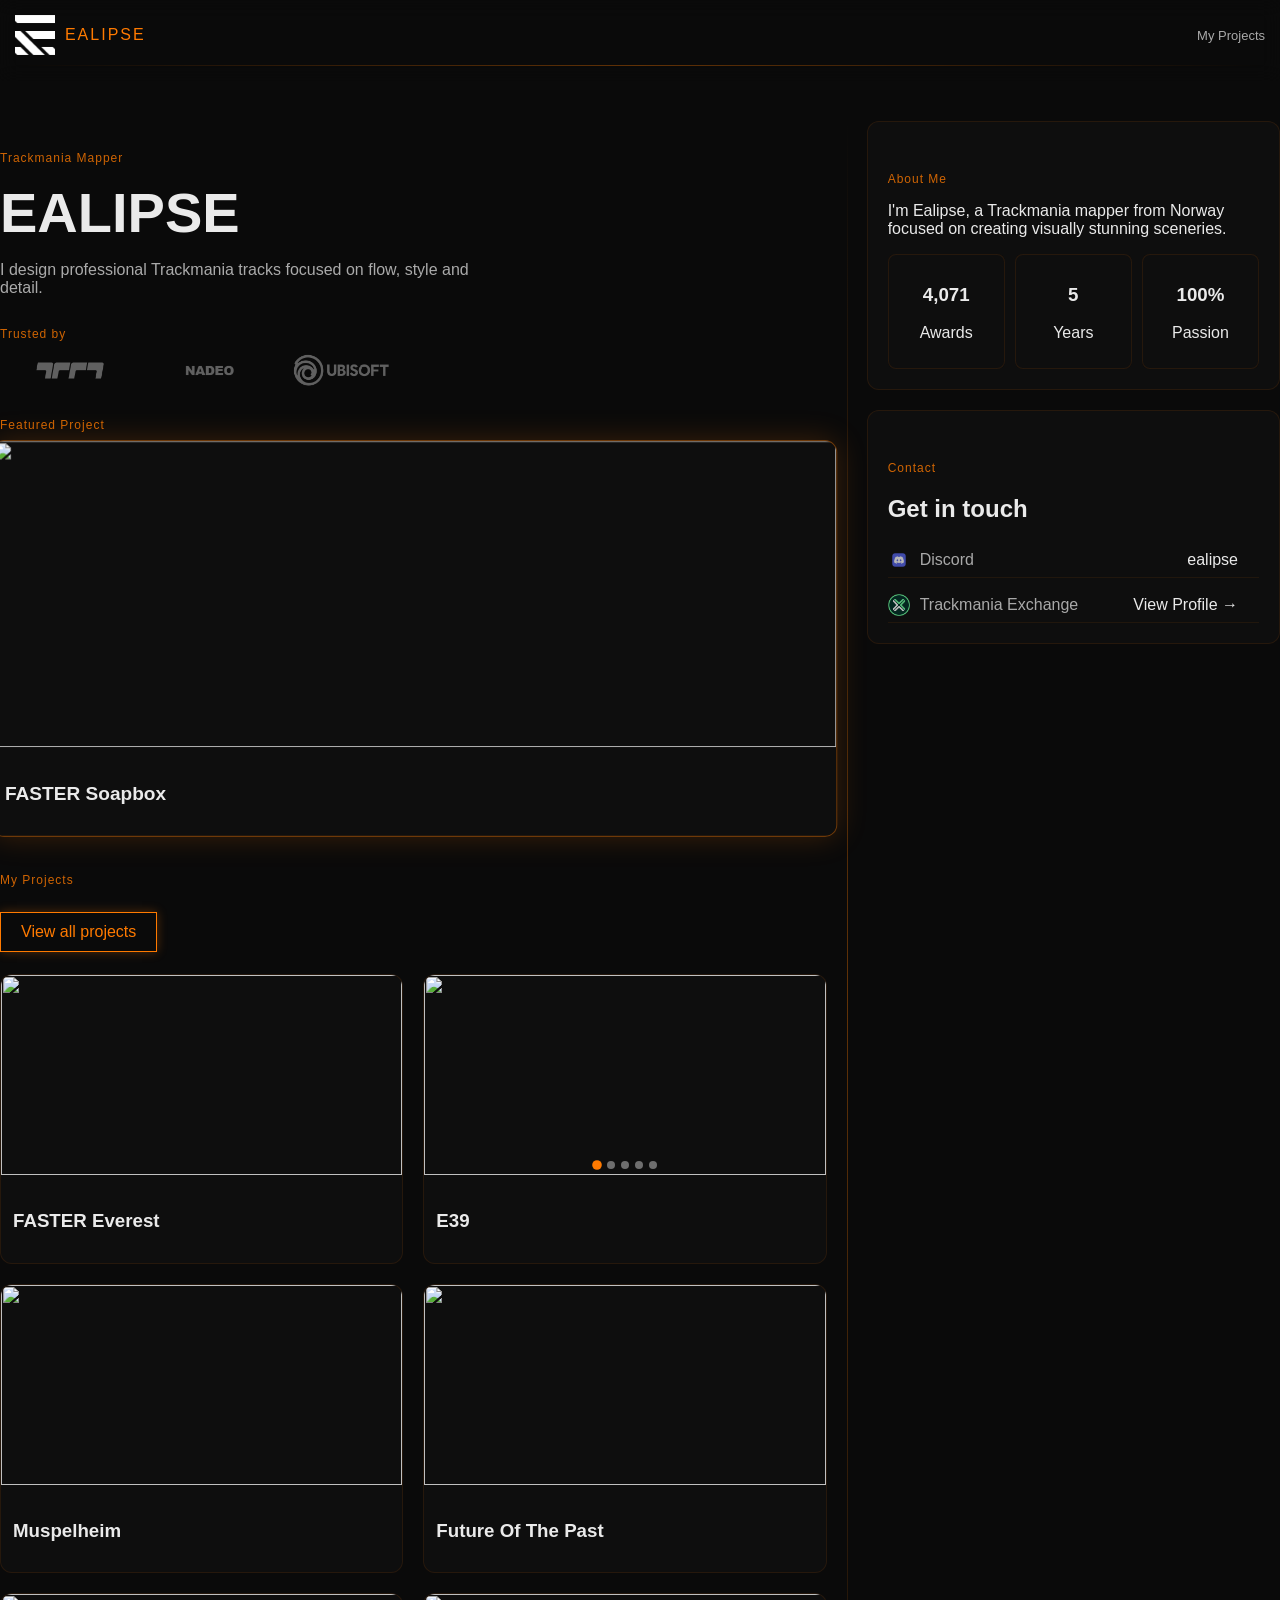
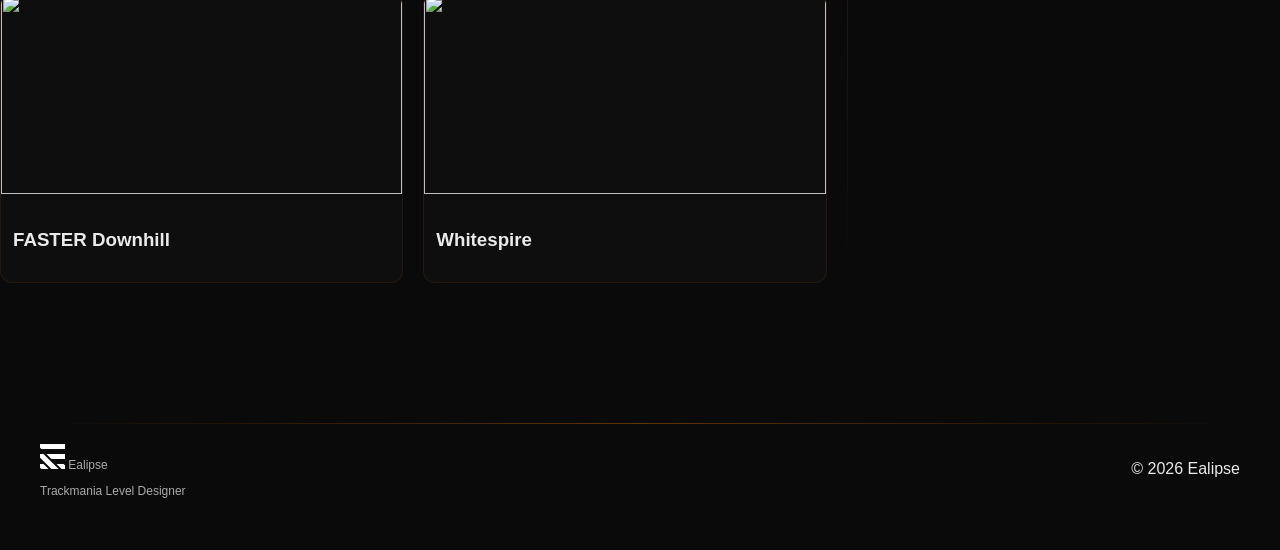
==== commit 4852a4f1: "Update 0.0.3" ====
--- a/index.html
+++ b/index.html
@@ -15,6 +15,10 @@
     <div class="logo-wrap">
       <img src="images/White.png" class="logo">
       <span class="nav-text">EALIPSE</span>
+    </div>
+
+    <div class="nav-links">
+      <a href="projects.html">My Projects</a>
     </div>
   </div>
 </nav>
@@ -58,8 +62,11 @@
     </section>
 
     <!-- MY PROJECTS -->
-    <section class="section">
-      <p class="label">My Projects</p>
+    <section class="section projects-preview">
+      <div class="section-heading">
+        <p class="label">My Projects</p>
+        <a href="projects.html" class="btn section-btn">View all projects</a>
+      </div>
      <div class="grid"></div>
     </section>
 
@@ -78,7 +85,7 @@
       </p>
 
       <div class="stats">
-        <div class="stat"><h3>4000+</h3><p>Awards</p></div>
+        <div class="stat"><h3 data-stat="awardsReceived">4000+</h3><p>Awards</p></div>
         <div class="stat"><h3>5</h3><p>Years</p></div>
         <div class="stat"><h3>100%</h3><p>Passion</p></div>
       </div>
@@ -147,7 +154,8 @@
 </footer>
 
 <script src="maps.js"></script>
+<script src="siteStats.js"></script>
 <script src="script.js"></script>
 
 </body>
-</html>+</html>
--- a/style.css
+++ b/style.css
@@ -26,6 +26,7 @@
   display: flex;
   flex-direction: column;
   position: relative;
+  min-height: 100vh;
 }
 
 a {
@@ -71,6 +72,13 @@
   backdrop-filter: blur(10px);
 }
 
+.nav-container {
+  display: flex;
+  align-items: center;
+  justify-content: space-between;
+  gap: 20px;
+}
+
 .logo-wrap {
   display: flex;
   align-items: center;
@@ -84,6 +92,23 @@
 .nav-text {
   font-family: 'Ethnocentric', sans-serif;
   letter-spacing: 2px;
+  color: var(--accent);
+}
+
+.nav-links {
+  display: flex;
+  align-items: center;
+  gap: 16px;
+  color: #aaa;
+  font-size: 13px;
+}
+
+.nav-links a {
+  transition: color 0.2s;
+}
+
+.nav-links a:hover,
+.nav-links a.active {
   color: var(--accent);
 }
 
@@ -180,6 +205,100 @@
   display: grid;
   grid-template-columns: repeat(2, 1fr);
   gap: 20px;
+}
+
+.section-heading {
+  display: grid;
+  justify-items: start;
+  gap: 10px;
+  margin-bottom: 18px;
+}
+
+.section-heading .label {
+  margin-bottom: 0;
+}
+
+.section-btn {
+  margin-top: 0;
+  margin-bottom: 4px;
+  white-space: nowrap;
+}
+
+.projects-layout {
+  display: grid;
+  grid-template-columns: 280px minmax(0, 1fr);
+  gap: 30px;
+  width: min(1600px, calc(100% - 40px));
+  margin: 40px auto;
+  flex: 1;
+}
+
+.projects-sidebar {
+  position: relative;
+}
+
+.filters-panel {
+  position: sticky;
+  top: 24px;
+}
+
+.projects-header h1 {
+  margin: 0 0 24px;
+  font-family: 'Ethnocentric', sans-serif;
+  font-size: 36px;
+}
+
+.projects-grid {
+  grid-template-columns: repeat(3, minmax(0, 1fr));
+}
+
+.filter-control {
+  display: grid;
+  gap: 8px;
+  margin-top: 16px;
+  color: #aaa;
+  font-size: 12px;
+}
+
+.filter-control input,
+.filter-control select {
+  width: 100%;
+  box-sizing: border-box;
+  border: 1px solid rgba(255,122,0,0.18);
+  border-radius: 8px;
+  padding: 10px 12px;
+  color: var(--text);
+  background: rgba(5,5,5,0.85);
+  outline: none;
+}
+
+.filter-control input:focus,
+.filter-control select:focus {
+  border-color: rgba(255,122,0,0.6);
+  box-shadow: 0 0 12px rgba(255,122,0,0.18);
+}
+
+.filter-footer {
+  display: flex;
+  align-items: center;
+  justify-content: space-between;
+  gap: 12px;
+  margin-top: 18px;
+  color: #aaa;
+  font-size: 12px;
+}
+
+.filter-reset {
+  border: 1px solid rgba(255,122,0,0.35);
+  border-radius: 8px;
+  padding: 8px 12px;
+  color: var(--accent);
+  background: rgba(255,122,0,0.08);
+  cursor: pointer;
+}
+
+.filter-reset:hover {
+  background: rgba(255,122,0,0.16);
 }
 
 
@@ -194,6 +313,7 @@
   transition: 0.3s;
   border: 1px solid rgba(255,122,0,0.1);
   transition: transform 0.3s ease, box-shadow 0.3s ease;
+  cursor: pointer;
 }
 
 .card:hover {
@@ -225,8 +345,7 @@
   width: 100%;
   transform: scale(1.02);
   border: 1px solid rgba(255,122,0,0.4);
-  box-shadow: 0 0 30px rgba(255,122,0,0.2);
-  transform: scale(1.02);  
+  box-shadow: 0 0 30px rgba(255,122,0,0.2); 
 }
 
 .featured .card img {
@@ -338,47 +457,108 @@
 
 
 /* =========================
-   EXPANDED CARD
-========================= */
-
-.card.active {
+   MAP SHEET
+========================= */
+
+.map-sheet {
   position: fixed;
-  top: 50%;
-  left: 50%;
-  transform: translate(-50%, -50%) scale(1.5);
-  width: 600px;
-  max-width: 90%;
+  top: 0;
+  right: 0;
   z-index: 1000;
-  box-shadow: 0 0 40px rgba(0,0,0,0.8), 0 0 30px rgba(255,122,0,0.4);
-}
-
-.card.active .card-image img {
-  height: 350px;
-}
-
-.card.active .card-info {
-  text-align: center;
-  transform: translateY(-5px);
-  margin: 6px 0 4px;
-}
-
-.card.active .card-info h3 {
+  width: min(520px, 100%);
+  height: 100vh;
+  overflow-y: auto;
+  background: rgba(12,12,12,0.98);
+  border: 1px solid rgba(255,122,0,0.25);
+  border-right: 0;
+  border-radius: 12px 0 0 12px;
+  box-shadow: -20px 0 60px rgba(0,0,0,0.75), 0 0 35px rgba(255,122,0,0.18);
+  transform: translateX(calc(100% + 20px));
+  opacity: 0;
+  pointer-events: none;
+  transition: transform 0.3s ease, opacity 0.3s ease;
+}
+
+.map-sheet.active {
+  transform: translateX(0);
+  opacity: 1;
+  pointer-events: auto;
+}
+
+.sheet-inner {
+  display: grid;
+  grid-template-columns: 1fr;
+  gap: 20px;
+  padding: 24px;
+}
+
+.sheet-close {
+  position: absolute;
+  top: 14px;
+  right: 14px;
+  z-index: 2;
+  width: 34px;
+  height: 34px;
+  border: 1px solid rgba(255,122,0,0.35);
+  border-radius: 50%;
+  color: var(--accent);
+  background: rgba(10,10,10,0.85);
+  cursor: pointer;
+  font-size: 24px;
+  line-height: 1;
+}
+
+.sheet-close:hover {
+  background: rgba(255,122,0,0.15);
+  box-shadow: 0 0 16px rgba(255,122,0,0.35);
+}
+
+.sheet-media {
+  position: relative;
+  overflow: hidden;
+  border-radius: 8px;
+  background: #050505;
+  aspect-ratio: 4 / 3;
+}
+
+.sheet-media img {
+  display: block;
+  width: 100%;
+  height: 100%;
+  object-fit: contain;
+}
+
+.sheet-content {
+  display: flex;
+  flex-direction: column;
+  justify-content: flex-start;
+  min-width: 0;
+}
+
+.sheet-content h2 {
+  margin: 0 42px 18px 0;
+  font-size: 28px;
+}
+
+.sheet-info {
+  color: #bbb;
   font-size: 14px;
-  opacity: 0.7;
-}
-
-.card.active .card-footer {
-  display: flex;
-  padding: 15px;
-  gap: 20px;
-}
-
-.card.active:hover {
-  transform: translate(-50%, -50%) scale(1.55);
-
-  box-shadow:
-    0 0 50px rgba(0,0,0,0.9),
-    0 0 40px rgba(255,122,0,0.5);
+  line-height: 1.5;
+}
+
+.sheet-info p {
+  margin: 0 0 8px;
+}
+
+.sheet-actions {
+  display: flex;
+  flex-wrap: wrap;
+  gap: 12px;
+  margin-top: 12px;
+}
+
+.sheet-actions .btn {
+  margin-top: 0;
 }
 
 
@@ -469,7 +649,7 @@
   position: absolute;
   left: -20px;
   top: 0;
-  bottom: 0;
+  bottom: 0; 
   width: 1px;
   transition: opacity 0.3s ease, transform 0.3s ease;
   transform: scaleY(0.8);
@@ -581,25 +761,6 @@
 
 
 /* =========================
-   OVERLAY
-========================= */
-
-body::after {
-  content: "";
-  position: fixed;
-  inset: 0;
-  background: rgba(0,0,0,0.6);
-  opacity: 0;
-  pointer-events: none;
-  transition: 0.3s;
-}
-
-body.modal-active::after {
-  opacity: 1;
-}
-
-
-/* =========================
    FOOTER (PAGE)
 ========================= */
 
@@ -607,6 +768,11 @@
   margin-top: 60px;
   padding: 40px;
   background: rgba(10,10,10,0.95);
+  flex-shrink: 0;
+}
+
+.projects-page .footer {
+  margin-top: auto;
 }
 
 .footer-container {
@@ -640,24 +806,70 @@
   .layout {
     grid-template-columns: 1fr;
   }
+
+  .projects-layout {
+    grid-template-columns: 1fr;
+  }
+
+  .filters-panel {
+    position: static;
+  }
+
+  .projects-grid {
+    grid-template-columns: repeat(2, minmax(0, 1fr));
+  }
 }
 
 @media (max-width: 768px) {
 
-  .card.active {
-    transform: translate(-50%, -50%) scale(1);
-    width: 95%;
-    max-height: 90vh;
-    overflow-y: auto;
-  }
-
-  .card.active .card-image img {
-    height: 200px;
-  }
-
-  .card.active .card-footer {
+  .nav-container {
+    align-items: flex-start;
     flex-direction: column;
-    align-items: stretch;
+  }
+
+  .projects-layout {
+    width: min(100% - 24px, 1600px);
+    margin: 24px auto;
+  }
+
+  .projects-grid {
+    grid-template-columns: 1fr;
+  }
+
+  .projects-header h1 {
+    font-size: 28px;
+  }
+
+  .section-btn {
+    margin-bottom: 0;
+  }
+
+  .map-sheet {
+    width: min(420px, 100%);
+    border-radius: 12px 0 0 12px;
+  }
+
+  .sheet-inner {
+    gap: 16px;
+    padding: 18px;
+  }
+
+  .sheet-media img {
+    min-height: 0;
+    max-height: none;
+  }
+
+  .sheet-content h2 {
+    margin-right: 42px;
+    font-size: 22px;
+  }
+
+  .sheet-actions {
+    flex-direction: column;
+  }
+
+  .sheet-actions .btn {
+    text-align: center;
   }
 
   .footer-right {
